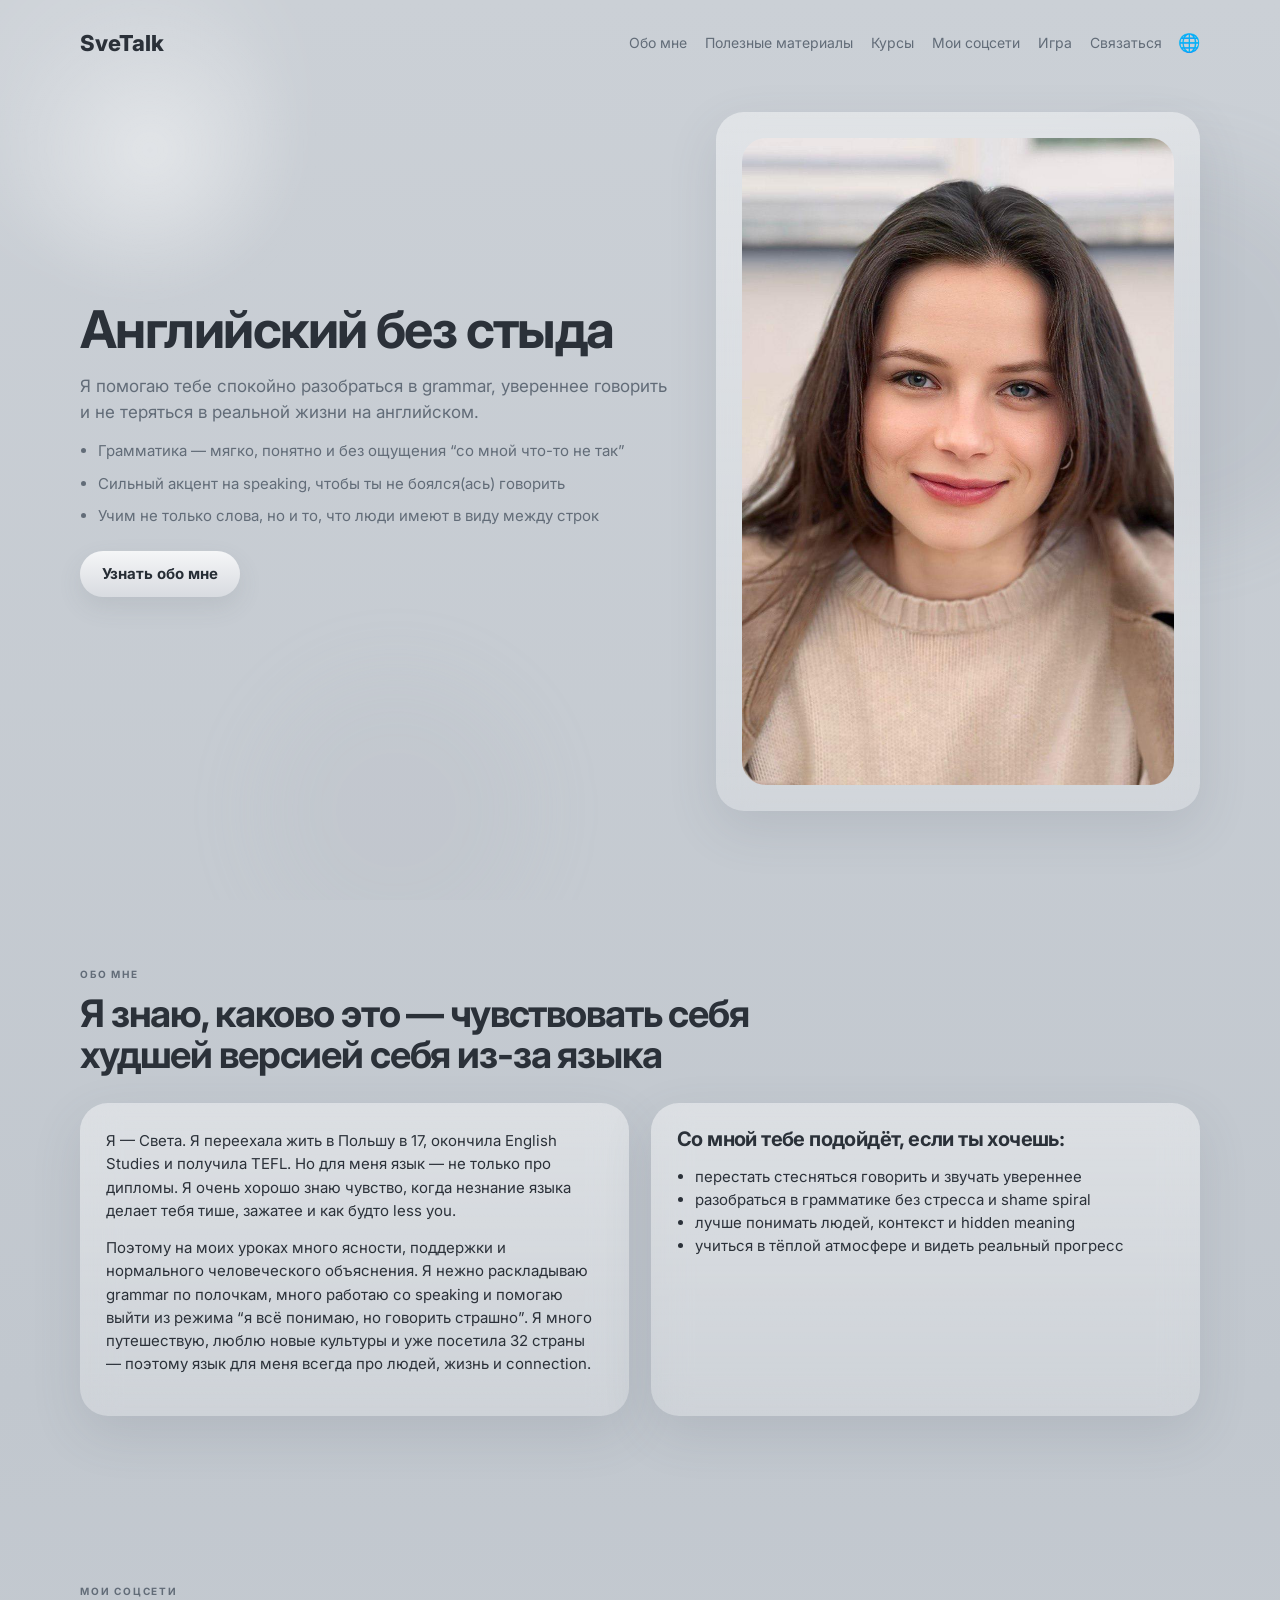
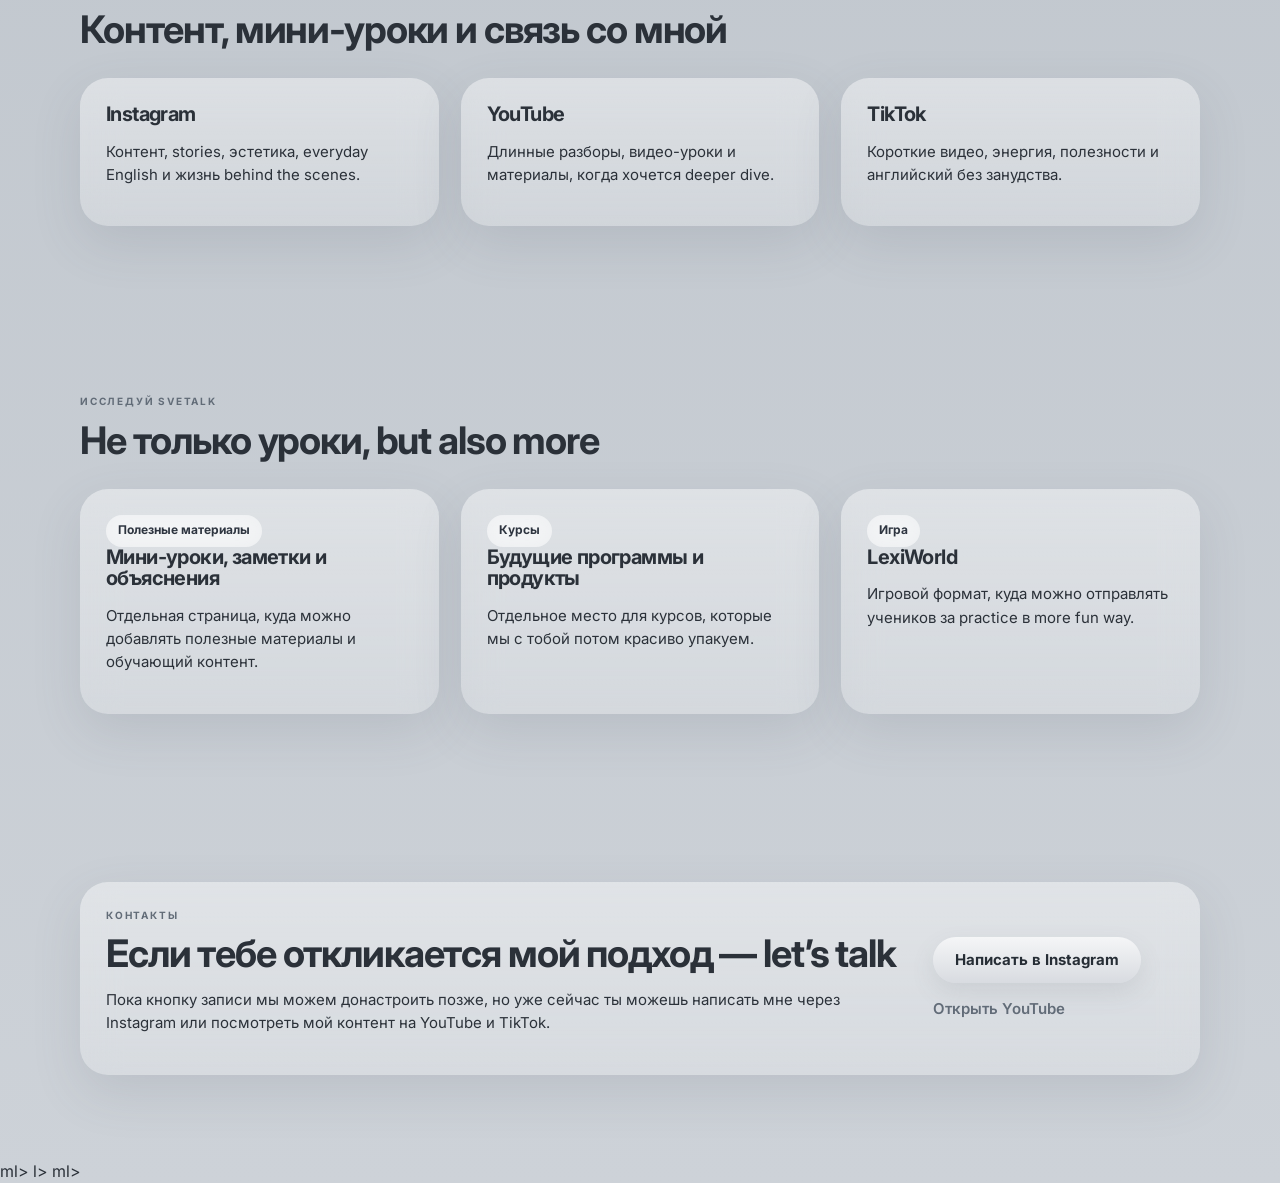
==== index.html @ f73d2fb9 "Make hero left-aligned and CTA button" ====
<!DOCTYPE html>
<html lang="ru">
<head>
  <meta charset="UTF-8" />
  <meta name="viewport" content="width=device-width, initial-scale=1.0" />
  <title>SveTalk — English with Sveta</title>
  <meta name="description" content="SveTalk — English with Sveta: gentle grammar, confident speaking, useful materials, courses and playful learning." />
  <link rel="preconnect" href="https://fonts.googleapis.com">
  <link rel="preconnect" href="https://fonts.gstatic.com" crossorigin>
  <link href="https://fonts.googleapis.com/css2?family=Inter:wght@400;500;600;700;800&display=swap" rel="stylesheet">
  <link rel="stylesheet" href="styles.css" />
</head>
<body>
  <div class="bg-orbs" aria-hidden="true">
    <span class="orb orb-1"></span>
    <span class="orb orb-2"></span>
    <span class="orb orb-3"></span>
    <div id="mouse-glow"></div>
    <div id="floating-glyphs"></div>
  </div>

  <header class="hero shell">
    <nav class="nav container">
      <a href="index.html" class="brand">SveTalk</a>

      <div class="nav-side">
        <div class="nav-links">
          <a href="#about" data-i18n="nav_about">Обо мне</a>
          <a href="materials.html" data-i18n="nav_materials">Полезные материалы</a>
          <a href="courses.html" data-i18n="nav_courses">Курсы</a>
          <a href="#socials" data-i18n="nav_socials">Мои соцсети</a>
          <a href="https://lexiworld.org/" target="_blank" rel="noreferrer" data-i18n="nav_game">Игра</a>
          <a href="#contact" data-i18n="nav_contact">Связаться</a>
        </div>

        <div class="lang-menu">
          <button class="icon-button globe-button" id="langToggle" aria-label="Language" aria-expanded="false">🌐</button>
          <div class="lang-dropdown" id="langDropdown">
            <button class="lang-item active" data-lang="ru">Русский</button>
            <button class="lang-item" data-lang="en">English</button>
            <button class="lang-item" data-lang="pl">Polski</button>
          </div>
        </div>
      </div>
    </nav>

    <div class="container hero-grid">
      <div class="hero-copy">
        <h1 data-i18n="hero_title">Английский без стыда</h1>
        <p class="lead" data-i18n="hero_lead">Я помогаю тебе спокойно разобраться в grammar, увереннее говорить и не теряться в реальной жизни на английском.</p>

        <ul class="hero-points">
          <li data-i18n="hero_point_1">Грамматика — мягко, понятно и без ощущения “со мной что-то не так”</li>
          <li data-i18n="hero_point_2">Сильный акцент на speaking, чтобы ты не боялся(ась) говорить</li>
          <li data-i18n="hero_point_3">Учим не только слова, но и то, что люди имеют в виду между строк</li>
        </ul>

        <div class="hero-actions">
          <a class="btn" href="#about" data-i18n="hero_cta_secondary">Узнай обо мне больше</a>
        </div>
      </div>

      <div class="hero-visual card-light">
        <div class="photo-frame">
          <img src="assets/sveta-hero.jpg" alt="Sveta" class="hero-photo" />
        </div>
      </div>
    </div>
  </header>

  <main>
    <section class="section container" id="about">
      <div class="section-heading">
        <p class="eyebrow" data-i18n="about_eyebrow">Обо мне</p>
        <h2 data-i18n="about_title">Я знаю, каково это — чувствовать себя худшей версией себя из-за языка</h2>
      </div>

      <div class="two-col">
        <div class="card-light">
          <p data-i18n="about_text_1">Я — Света. Я переехала жить в Польшу в 17, окончила English Studies и получила TEFL. Но для меня язык — не только про дипломы. Я очень хорошо знаю чувство, когда незнание языка делает тебя тише, зажатее и как будто less you.</p>
          <p data-i18n="about_text_2">Поэтому на моих уроках много ясности, поддержки и нормального человеческого объяснения. Я нежно раскладываю grammar по полочкам, много работаю со speaking и помогаю выйти из режима “я всё понимаю, но говорить страшно”. Я много путешествую, люблю новые культуры и уже посетила 32 страны — поэтому язык для меня всегда про людей, жизнь и connection.</p>
        </div>

        <div class="card-light checklist">
          <h3 data-i18n="about_list_title">Со мной тебе подойдёт, если ты хочешь:</h3>
          <ul>
            <li data-i18n="about_list_1">перестать стесняться говорить и звучать увереннее</li>
            <li data-i18n="about_list_2">разобраться в грамматике без стресса и shame spiral</li>
            <li data-i18n="about_list_3">лучше понимать людей, контекст и hidden meaning</li>
            <li data-i18n="about_list_4">учиться в тёплой атмосфере и видеть реальный прогресс</li>
          </ul>
        </div>
      </div>
    </section>

    <section class="section section-soft" id="socials">
      <div class="container">
        <div class="section-heading">
          <p class="eyebrow" data-i18n="socials_eyebrow">Мои соцсети</p>
          <h2 data-i18n="socials_title">Контент, мини-уроки и связь со мной</h2>
        </div>

        <div class="cards-3">
          <a class="card-light social-card" href="https://www.instagram.com/svetalk.official/?hl=en" target="_blank" rel="noreferrer">
            <h3>Instagram</h3>
            <p data-i18n="social_1">Контент, stories, эстетика, everyday English и жизнь behind the scenes.</p>
          </a>
          <a class="card-light social-card" href="https://www.youtube.com/@svetalk" target="_blank" rel="noreferrer">
            <h3>YouTube</h3>
            <p data-i18n="social_2">Длинные разборы, видео-уроки и материалы, когда хочется deeper dive.</p>
          </a>
          <a class="card-light social-card" href="https://www.tiktok.com/@svetalk.official?_r=1&_t=ZN-94iVLlowr4Q" target="_blank" rel="noreferrer">
            <h3>TikTok</h3>
            <p data-i18n="social_3">Короткие видео, энергия, полезности и английский без занудства.</p>
          </a>
        </div>
      </div>
    </section>

    <section class="section container" id="explore">
      <div class="section-heading">
        <p class="eyebrow" data-i18n="explore_eyebrow">Исследуй SveTalk</p>
        <h2 data-i18n="explore_title">Не только уроки, but also more</h2>
      </div>

      <div class="cards-3">
        <a class="card-light feature-card" href="materials.html">
          <span class="mini-label" data-i18n="feature_1_label">Полезные материалы</span>
          <h3 data-i18n="feature_1_title">Мини-уроки, заметки и объяснения</h3>
          <p data-i18n="feature_1_text">Отдельная страница, куда можно добавлять полезные материалы и обучающий контент.</p>
        </a>

        <a class="card-light feature-card" href="courses.html">
          <span class="mini-label" data-i18n="feature_2_label">Курсы</span>
          <h3 data-i18n="feature_2_title">Будущие программы и продукты</h3>
          <p data-i18n="feature_2_text">Отдельное место для курсов, которые мы с тобой потом красиво упакуем.</p>
        </a>

        <a class="card-light feature-card" href="https://lexiworld.org/" target="_blank" rel="noreferrer">
          <span class="mini-label" data-i18n="feature_3_label">Игра</span>
          <h3 data-i18n="feature_3_title">LexiWorld</h3>
          <p data-i18n="feature_3_text">Игровой формат, куда можно отправлять учеников за practice в more fun way.</p>
        </a>
      </div>
    </section>

    <section class="section section-soft" id="contact">
      <div class="container">
        <div class="cta card-light">
          <div>
            <p class="eyebrow" data-i18n="contact_eyebrow">Контакты</p>
            <h2 data-i18n="contact_title">Если тебе откликается мой подход — let’s talk</h2>
            <p data-i18n="contact_text">Пока кнопку записи мы можем донастроить позже, но уже сейчас ты можешь написать мне через Instagram или посмотреть мой контент на YouTube и TikTok.</p>
          </div>
          <div class="cta-actions">
            <a class="btn" href="https://www.instagram.com/svetalk.official/?hl=en" target="_blank" rel="noreferrer" data-i18n="contact_btn_1">Написать в Instagram</a>
            <a class="ghost-link" href="https://www.youtube.com/@svetalk" target="_blank" rel="noreferrer" data-i18n="contact_btn_2">Открыть YouTube</a>
          </div>
        </div>
      </div>
    </section>
  </main>

  <script>
    const translations = {
      ru: {
        nav_about: 'Обо мне', nav_materials: 'Полезные материалы', nav_courses: 'Курсы', nav_socials: 'Мои соцсети', nav_game: 'Игра', nav_contact: 'Связаться',
        hero_title: 'Английский без стыда',
        hero_lead: 'Я помогаю тебе спокойно разобраться в grammar, увереннее говорить и не теряться в реальной жизни на английском.',
        hero_point_1: 'Грамматика — мягко, понятно и без ощущения “со мной что-то не так”',
        hero_point_2: 'Сильный акцент на speaking, чтобы ты не боялся(ась) говорить',
        hero_point_3: 'Учим не только слова, но и то, что люди имеют в виду между строк',
        hero_cta_secondary: 'Узнать обо мне',
        about_eyebrow: 'Обо мне', about_title: 'Я знаю, каково это — чувствовать себя худшей версией себя из-за языка',
        about_text_1: 'Я — Света. Я переехала жить в Польшу в 17, окончила English Studies и получила TEFL. Но для меня язык — не только про дипломы. Я очень хорошо знаю чувство, когда незнание языка делает тебя тише, зажатее и как будто less you.',
        about_text_2: 'Поэтому на моих уроках много ясности, поддержки и нормального человеческого объяснения. Я нежно раскладываю grammar по полочкам, много работаю со speaking и помогаю выйти из режима “я всё понимаю, но говорить страшно”. Я много путешествую, люблю новые культуры и уже посетила 32 страны — поэтому язык для меня всегда про людей, жизнь и connection.',
        about_list_title: 'Со мной тебе подойдёт, если ты хочешь:', about_list_1: 'перестать стесняться говорить и звучать увереннее', about_list_2: 'разобраться в грамматике без стресса и shame spiral', about_list_3: 'лучше понимать людей, контекст и hidden meaning', about_list_4: 'учиться в тёплой атмосфере и видеть реальный прогресс',
        socials_eyebrow: 'Мои соцсети', socials_title: 'Контент, мини-уроки и связь со мной',
        social_1: 'Контент, stories, эстетика, everyday English и жизнь behind the scenes.', social_2: 'Длинные разборы, видео-уроки и материалы, когда хочется deeper dive.', social_3: 'Короткие видео, энергия, полезности и английский без занудства.',
        explore_eyebrow: 'Исследуй SveTalk', explore_title: 'Не только уроки, but also more',
        feature_1_label: 'Полезные материалы', feature_1_title: 'Мини-уроки, заметки и объяснения', feature_1_text: 'Отдельная страница, куда можно добавлять полезные материалы и обучающий контент.',
        feature_2_label: 'Курсы', feature_2_title: 'Будущие программы и продукты', feature_2_text: 'Отдельное место для курсов, которые мы с тобой потом красиво упакуем.',
        feature_3_label: 'Игра', feature_3_title: 'LexiWorld', feature_3_text: 'Игровой формат, куда можно отправлять учеников за practice в more fun way.',
        contact_eyebrow: 'Контакты', contact_title: 'Если тебе откликается мой подход — let’s talk', contact_text: 'Пока кнопку записи мы можем донастроить позже, но уже сейчас ты можешь написать мне через Instagram или посмотреть мой контент на YouTube и TikTok.', contact_btn_1: 'Написать в Instagram', contact_btn_2: 'Открыть YouTube'
      },
      en: {
        nav_about: 'About', nav_materials: 'Useful materials', nav_courses: 'Courses', nav_socials: 'My socials', nav_game: 'Game', nav_contact: 'Contact',
        hero_title: 'English without shame',
        hero_lead: 'I help you understand grammar calmly, speak with more confidence, and stop getting lost in real-life English.',
        hero_point_1: 'Grammar explained gently, clearly, and without the feeling that something is wrong with you',
        hero_point_2: 'A strong focus on speaking so you stop being afraid to talk',
        hero_point_3: 'We learn not only words, but what people actually mean between the lines',
        hero_cta_secondary: 'About me',
        about_eyebrow: 'About me', about_title: 'I know what it feels like to become a worse version of yourself because of language',
        about_text_1: 'I’m Sveta. I moved to Poland at 17, studied English Studies, and earned a TEFL certificate. But for me, language is not just about credentials. I know very well what it feels like when not knowing the language makes you quieter, more tense, and somehow less you.',
        about_text_2: 'That is why my lessons are full of clarity, support, and actual human explanations. I explain grammar gently, focus a lot on speaking, and help you leave the “I understand everything but I’m scared to speak” mode behind. I travel a lot, love discovering new cultures, and have visited 32 countries so far — so to me language is always about people, life, and connection.',
        about_list_title: 'Working with me is a great fit if you want to:', about_list_1: 'stop feeling shy when speaking and sound more confident', about_list_2: 'understand grammar without stress or a shame spiral', about_list_3: 'better understand people, context, and hidden meaning', about_list_4: 'learn in a warm atmosphere and see real progress',
        socials_eyebrow: 'My socials', socials_title: 'Content, mini-lessons, and ways to reach me',
        social_1: 'Content, stories, aesthetics, everyday English, and behind-the-scenes life.', social_2: 'Longer breakdowns, video lessons, and materials when you want a deeper dive.', social_3: 'Short videos, energy, useful tips, and English without boring vibes.',
        explore_eyebrow: 'Explore SveTalk', explore_title: 'Not just lessons, but also more',
        feature_1_label: 'Useful materials', feature_1_title: 'Mini-lessons, notes, and explanations', feature_1_text: 'A separate page where useful materials and teaching content can live.',
        feature_2_label: 'Courses', feature_2_title: 'Future programs and products', feature_2_text: 'A separate place for courses we will build and package later.',
        feature_3_label: 'Game', feature_3_title: 'LexiWorld', feature_3_text: 'A playful format you can send students to for practice in a more fun way.',
        contact_eyebrow: 'Contact', contact_title: 'If my approach feels right to you — let’s talk', contact_text: 'We can polish the booking button later, but for now you can message me through Instagram or explore my content on YouTube and TikTok.', contact_btn_1: 'Message on Instagram', contact_btn_2: 'Open YouTube'
      },
      pl: {
        nav_about: 'O mnie', nav_materials: 'Przydatne materiały', nav_courses: 'Kursy', nav_socials: 'Moje social media', nav_game: 'Gra', nav_contact: 'Kontakt',
        hero_title: 'Angielski bez wstydu',
        hero_lead: 'Pomagam ci spokojnie zrozumieć grammar, mówić pewniej i nie gubić się w prawdziwym angielskim.',
        hero_point_1: 'Gramatyka tłumaczona łagodnie, jasno i bez poczucia, że coś jest z tobą nie tak',
        hero_point_2: 'Duży nacisk na speaking, żebyś przestał/przestała bać się mówić',
        hero_point_3: 'Uczymy się nie tylko słów, ale też tego, co ludzie naprawdę mają na myśli między wierszami',
        hero_cta_secondary: 'Poznaj mnie lepiej',
        about_eyebrow: 'O mnie', about_title: 'Wiem, jak to jest czuć się gorszą wersją siebie przez język',
        about_text_1: 'Jestem Sveta. Przeprowadziłam się do Polski w wieku 17 lat, studiowałam English Studies i zdobyłam certyfikat TEFL. Ale dla mnie język to nie tylko dyplomy. Dobrze znam uczucie, kiedy brak języka sprawia, że stajesz się cichsza/cichszy, spięta/spięty i jakby mniej sobą.',
        about_text_2: 'Dlatego na moich lekcjach jest dużo jasności, wsparcia i normalnych ludzkich wyjaśnień. Delikatnie tłumaczę grammar, mocno stawiam na speaking i pomagam wyjść z trybu „wszystko rozumiem, ale boję się mówić”. Dużo podróżuję, kochам poznawać nowe kultury i odwiedziłam już 32 kraje — dlatego dla mnie język zawsze jest o ludziach, życiu i connection.',
        about_list_title: 'To dobre miejsce dla ciebie, jeśli chcesz:', about_list_1: 'przestać wstydzić się mówić i brzmieć pewniej', about_list_2: 'zrozumieć gramatykę bez stresu i shame spiral', about_list_3: 'lepiej rozumieć ludzi, kontekst i hidden meaning', about_list_4: 'uczyć się w ciepłej atmosferze i widzieć realny postęp',
        socials_eyebrow: 'Moje social media', socials_title: 'Content, mini-lekcje i kontakt ze mną',
        social_1: 'Content, stories, estetyka, everyday English i życie behind the scenes.', social_2: 'Dłuższe analizy, video-lesson i materiały, kiedy chcesz deeper dive.', social_3: 'Krótkie filmy, energia, useful tips i angielski bez nudy.',
        explore_eyebrow: 'Poznaj SveTalk', explore_title: 'Nie tylko lekcje, but also more',
        feature_1_label: 'Przydatne materiały', feature_1_title: 'Mini-lekcje, notatki i wyjaśnienia', feature_1_text: 'Osobna strona, gdzie mogą pojawiać się przydatne materiały i teaching content.',
        feature_2_label: 'Kursy', feature_2_title: 'Przyszłe programy i produkty', feature_2_text: 'Osobne miejsce na kursy, które później razem dopracujemy.',
        feature_3_label: 'Gra', feature_3_title: 'LexiWorld', feature_3_text: 'Bardziej playful format, do którego można wysyłać uczniów po practice.',
        contact_eyebrow: 'Kontakt', contact_title: 'Jeśli mój sposób uczenia ci odpowiada — let’s talk', contact_text: 'Przycisk zapisu możemy dopracować później, ale już teraz możesz napisać do mnie przez Instagram albo zobaczyć mój content na YouTube i TikToku.', contact_btn_1: 'Napisz na Instagramie', contact_btn_2: 'Otwórz YouTube'
      }
    };

    const translatable = document.querySelectorAll('[data-i18n]');
    const langToggle = document.getElementById('langToggle');
    const langDropdown = document.getElementById('langDropdown');
    const langButtons = document.querySelectorAll('.lang-item');

    function setLanguage(lang) {
      const dict = translations[lang] || translations.ru;
      translatable.forEach((el) => {
        const key = el.dataset.i18n;
        if (dict[key]) el.textContent = dict[key];
      });
      langButtons.forEach((btn) => btn.classList.toggle('active', btn.dataset.lang === lang));
      document.documentElement.lang = lang;
      localStorage.setItem('svetaSiteLang', lang);
    }

    langToggle.addEventListener('click', () => {
      const isOpen = langDropdown.classList.toggle('open');
      langToggle.setAttribute('aria-expanded', isOpen ? 'true' : 'false');
    });

    document.addEventListener('click', (event) => {
      if (!event.target.closest('.lang-menu')) {
        langDropdown.classList.remove('open');
        langToggle.setAttribute('aria-expanded', 'false');
      }
    });

    langButtons.forEach((btn) => {
      btn.addEventListener('click', () => {
        setLanguage(btn.dataset.lang);
        langDropdown.classList.remove('open');
        langToggle.setAttribute('aria-expanded', 'false');
      });
    });

    const savedLang = localStorage.getItem('svetaSiteLang') || 'ru';
    setLanguage(savedLang);

    const glow = document.getElementById('mouse-glow');
    const glyphs = document.getElementById('floating-glyphs');
    const symbols = ['A', 'B', 'C', '?', '&', '+', '→', '英', 'Ł'];

    document.addEventListener('pointermove', (e) => {
      glow.style.transform = `translate(${e.clientX - 150}px, ${e.clientY - 150}px)`;
      if (Math.random() > 0.75) {
        const s = document.createElement('span');
        s.className = 'glyph';
        s.textContent = symbols[Math.floor(Math.random() * symbols.length)];
        s.style.left = `${e.clientX}px`;
        s.style.top = `${e.clientY}px`;
        glyphs.appendChild(s);
        setTimeout(() => s.remove(), 1800);
      }
    });
  </script>
</body>
</html>
ml>
l>
ml>
---- styles.css ----
:root {
  --bg: #d2d5da;
  --text: #2b3139;
  --muted: #626c78;
  --shadow: 0 18px 50px rgba(84, 91, 103, 0.14);
}

* { box-sizing: border-box; }
html { scroll-behavior: smooth; }
body {
  margin: 0;
  font-family: 'Inter', system-ui, sans-serif;
  color: var(--text);
  background: linear-gradient(180deg, #cbd0d6 0%, #c1c7ce 50%, #cdd2d8 100%);
  line-height: 1.55;
  overflow-x: hidden;
}

a { color: inherit; text-decoration: none; }
.shell, .section { position: relative; z-index: 2; }
.container { width: min(1120px, calc(100% - 32px)); margin: 0 auto; }
.section, .section-soft { padding: 84px 0; }
.section-heading { max-width: 700px; margin-bottom: 28px; }
.eyebrow {
  margin-bottom: 10px;
  font-size: 10px;
  text-transform: uppercase;
  letter-spacing: 0.18em;
  color: var(--muted);
  font-weight: 700;
}

h1, h2, h3 { margin: 0 0 14px; line-height: 1.08; letter-spacing: -0.03em; }
h1 { font-size: clamp(34px, 5vw, 52px); }
h2 { font-size: clamp(26px, 4vw, 38px); }
h3 { font-size: 20px; }
p, li, a, button { font-size: 15px; }
p { margin: 0 0 14px; }
.lead { max-width: 600px; font-size: 17px; color: var(--muted); }

.bg-orbs {
  position: fixed;
  inset: 0;
  overflow: hidden;
  pointer-events: none;
  z-index: 0;
}
.orb {
  position: absolute;
  border-radius: 50%;
  filter: blur(36px);
  opacity: 0.5;
}
.orb-1 { width: 320px; height: 320px; background: rgba(255,255,255,0.24); top: -60px; left: -40px; }
.orb-2 { width: 380px; height: 380px; background: rgba(130, 139, 151, 0.25); top: 18%; right: -80px; }
.orb-3 { width: 280px; height: 280px; background: rgba(171, 177, 186, 0.22); bottom: -50px; left: 20%; }
#mouse-glow {
  position: absolute;
  width: 300px;
  height: 300px;
  border-radius: 50%;
  background: radial-gradient(circle, rgba(255,255,255,0.4), rgba(255,255,255,0.12) 45%, transparent 72%);
  filter: blur(14px);
  transition: transform 0.08s linear;
}
#floating-glyphs { position: absolute; inset: 0; }
.glyph {
  position: absolute;
  color: rgba(57, 65, 78, 0.3);
  font-size: 13px;
  animation: floatGlyph 1.8s ease-out forwards;
}
@keyframes floatGlyph {
  0% { opacity: 0; transform: translate(-50%, -50%) scale(0.8); }
  15% { opacity: 1; }
  100% { opacity: 0; transform: translate(-50%, -92px) scale(1.12); }
}

.hero { padding: 26px 0 72px; }
.nav {
  display: flex;
  align-items: center;
  justify-content: space-between;
  gap: 18px;
  margin-bottom: 52px;
  position: relative;
  z-index: 30;
}
.brand { font-size: 22px; font-weight: 800; }
.nav-side {
  display: flex;
  align-items: center;
  gap: 16px;
  flex-wrap: wrap;
}
.nav-links {
  display: flex;
  align-items: center;
  gap: 18px;
  flex-wrap: wrap;
}
.nav-links a {
  color: var(--muted);
  font-size: 14px;
}
.nav-links a:hover, .ghost-link:hover { color: var(--text); }
.lang-menu { position: relative; }
.icon-button {
  border: 0;
  background: transparent;
  color: var(--muted);
  cursor: pointer;
  font-size: 18px;
  padding: 0;
}
.lang-dropdown {
  position: absolute;
  top: calc(100% + 10px);
  right: 0;
  min-width: 150px;
  background: rgba(248,249,250,0.96);
  backdrop-filter: blur(16px);
  border-radius: 16px;
  box-shadow: var(--shadow);
  padding: 8px;
  display: none;
  z-index: 80;
}
.lang-dropdown.open { display: grid; gap: 4px; }
.lang-item {
  border: 0;
  background: transparent;
  text-align: left;
  padding: 10px 12px;
  border-radius: 12px;
  color: var(--text);
  cursor: pointer;
}
.lang-item.active, .lang-item:hover { background: rgba(67, 74, 84, 0.08); }

.hero-grid {
  display: grid;
  grid-template-columns: 1fr 0.8fr;
  gap: 30px;
  align-items: center;
}
.hero-copy {
  text-align: left;
  max-width: 640px;
  margin: 0;
}
.hero-copy .lead,
.hero-copy .hero-actions { margin-left: 0; margin-right: 0; }
.hero-actions, .cta-actions {
  display: flex;
  flex-wrap: wrap;
  gap: 14px;
  margin: 24px 0;
  justify-content: flex-start;
}
.hero-points {
  margin: 0;
  padding-left: 18px;
  color: var(--muted);
  text-align: left;
  display: block;
}
.hero-points li { margin-bottom: 9px; }
.btn {
  display: inline-flex;
  align-items: center;
  justify-content: center;
  min-height: 46px;
  padding: 0 22px;
  border-radius: 999px;
  background: linear-gradient(180deg, #f5f6f7 0%, #d8dbe0 100%);
  box-shadow: 0 10px 24px rgba(88, 95, 104, 0.12);
  color: #262d35;
  font-weight: 700;
}
.ghost-link {
  color: var(--muted);
  font-weight: 600;
}

.card-light {
  background: linear-gradient(180deg, rgba(255,255,255,0.42), rgba(255,255,255,0.22));
  backdrop-filter: blur(18px);
  border-radius: 28px;
  box-shadow: var(--shadow);
  padding: 26px;
}
.two-col, .cards-3 {
  display: grid;
  gap: 22px;
}
.two-col { grid-template-columns: 1fr 1fr; }
.cards-3 { grid-template-columns: repeat(3, 1fr); }
.checklist ul { margin: 0; padding-left: 18px; }

.photo-frame {
  position: relative;
  min-height: 320px;
  overflow: hidden;
  border-radius: 24px;
  background: linear-gradient(180deg, rgba(255,255,255,0.34), rgba(198,202,208,0.3));
}
.hero-photo {
  width: 100%;
  height: 100%;
  min-height: 320px;
  object-fit: cover;
  object-position: center;
  display: block;
}
.mini-label {
  display: inline-flex;
  align-items: center;
  min-height: 32px;
  padding: 0 12px;
  border-radius: 999px;
  background: rgba(255,255,255,0.46);
  color: #2e3540;
  font-size: 12px;
  font-weight: 700;
  backdrop-filter: blur(10px);
}
.social-card, .feature-card { transition: transform 0.2s ease, background 0.2s ease; }
.social-card:hover, .feature-card:hover {
  transform: translateY(-4px);
  background: linear-gradient(180deg, rgba(255,255,255,0.55), rgba(255,255,255,0.3));
}
.cta {
  display: flex;
  align-items: center;
  justify-content: space-between;
  gap: 24px;
}

@media (max-width: 920px) {
  .hero-grid, .two-col, .cards-3, .cta { grid-template-columns: 1fr; display: grid; }
  .nav { align-items: flex-start; flex-direction: column; }
  .nav-side { align-items: flex-start; }
  .hero-points { display: block; }
}

@media (max-width: 640px) {
  .section, .section-soft { padding: 68px 0; }
  .container { width: min(100% - 24px, 1120px); }
  .card-light { padding: 20px; border-radius: 22px; }
  .nav-links { gap: 12px; }
  .photo-frame, .hero-photo { min-height: 240px; }
}
 20px; border-radius: 22px; }
  .nav-links { gap: 12px; }
  .photo-frame, .hero-photo { min-height: 280px; }
}
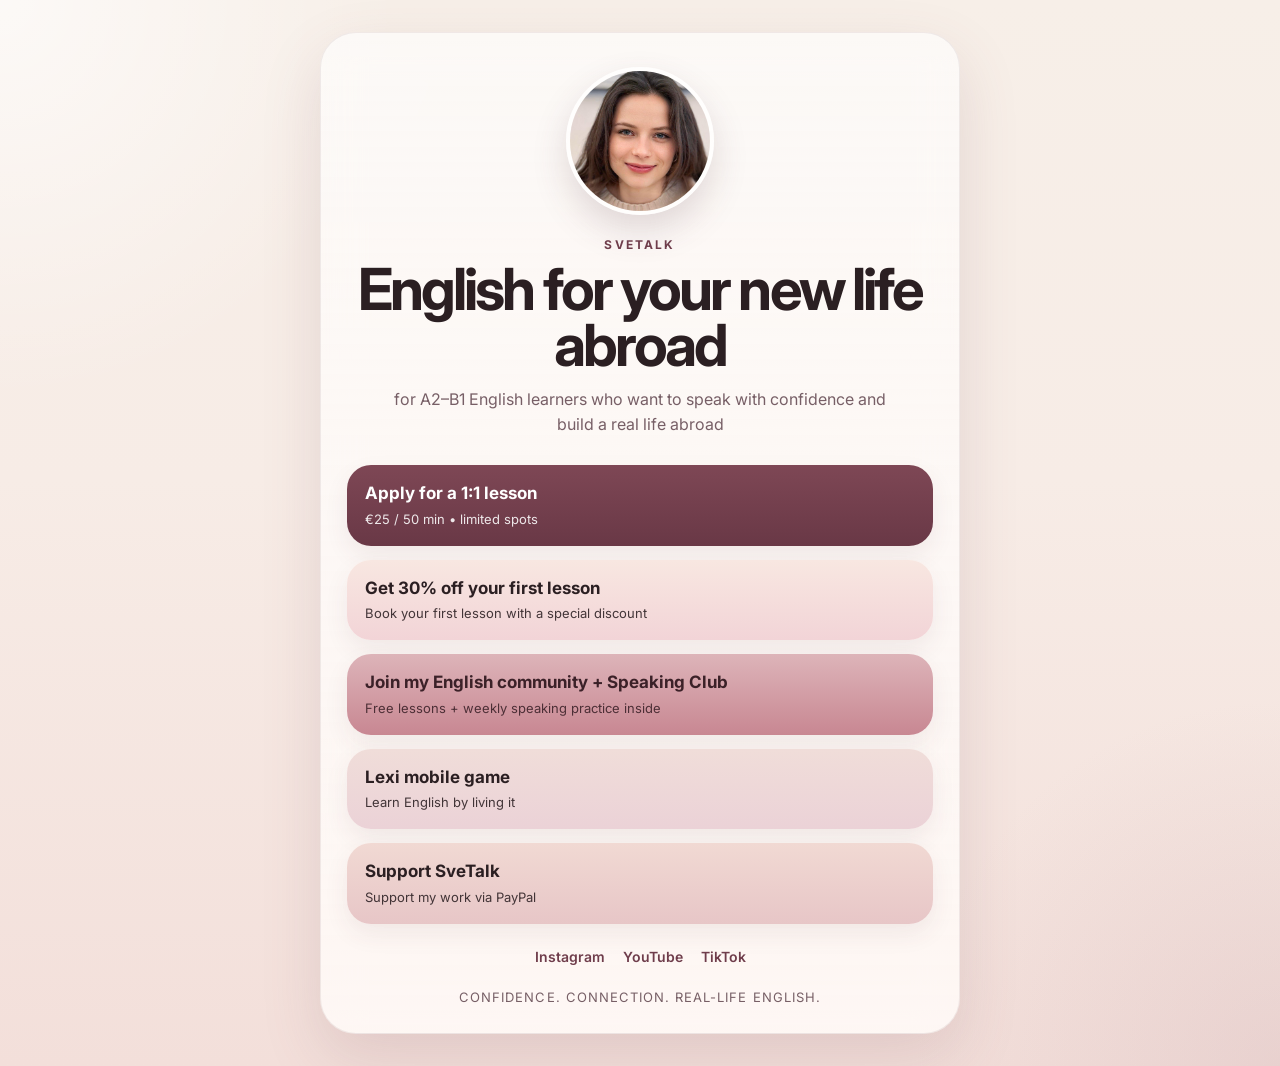
==== commit c616b849: "Tune community and Lexi button colors" ====
--- a/index.html
+++ b/index.html
@@ -1,288 +1,61 @@
 <!DOCTYPE html>
-<html lang="ru">
+<html lang="en">
 <head>
   <meta charset="UTF-8" />
   <meta name="viewport" content="width=device-width, initial-scale=1.0" />
-  <title>SveTalk — English with Sveta</title>
-  <meta name="description" content="SveTalk — English with Sveta: gentle grammar, confident speaking, useful materials, courses and playful learning." />
+  <title>SveTalk — English for your new life abroad</title>
+  <meta name="description" content="SveTalk — English for your new life abroad. A stylish link-in-bio page for lessons, community, Lexi, and socials." />
   <link rel="preconnect" href="https://fonts.googleapis.com">
   <link rel="preconnect" href="https://fonts.gstatic.com" crossorigin>
   <link href="https://fonts.googleapis.com/css2?family=Inter:wght@400;500;600;700;800&display=swap" rel="stylesheet">
-  <link rel="stylesheet" href="styles.css" />
+  <link rel="stylesheet" href="styles.css?v=6" />
 </head>
-<body>
-  <div class="bg-orbs" aria-hidden="true">
-    <span class="orb orb-1"></span>
-    <span class="orb orb-2"></span>
-    <span class="orb orb-3"></span>
-    <div id="mouse-glow"></div>
-    <div id="floating-glyphs"></div>
-  </div>
+<body class="linktree-page">
+  <main class="linktree-shell">
+    <section class="linktree-card">
+      <img src="assets/sveta-hero.jpg" alt="Sveta" class="avatar" />
 
-  <header class="hero shell">
-    <nav class="nav container">
-      <a href="index.html" class="brand">SveTalk</a>
-
-      <div class="nav-side">
-        <div class="nav-links">
-          <a href="#about" data-i18n="nav_about">Обо мне</a>
-          <a href="materials.html" data-i18n="nav_materials">Полезные материалы</a>
-          <a href="courses.html" data-i18n="nav_courses">Курсы</a>
-          <a href="#socials" data-i18n="nav_socials">Мои соцсети</a>
-          <a href="https://lexiworld.org/" target="_blank" rel="noreferrer" data-i18n="nav_game">Игра</a>
-          <a href="#contact" data-i18n="nav_contact">Связаться</a>
-        </div>
-
-        <div class="lang-menu">
-          <button class="icon-button globe-button" id="langToggle" aria-label="Language" aria-expanded="false">🌐</button>
-          <div class="lang-dropdown" id="langDropdown">
-            <button class="lang-item active" data-lang="ru">Русский</button>
-            <button class="lang-item" data-lang="en">English</button>
-            <button class="lang-item" data-lang="pl">Polski</button>
-          </div>
-        </div>
-      </div>
-    </nav>
-
-    <div class="container hero-grid">
-      <div class="hero-copy">
-        <h1 data-i18n="hero_title">Английский без стыда</h1>
-        <p class="lead" data-i18n="hero_lead">Я помогаю тебе спокойно разобраться в grammar, увереннее говорить и не теряться в реальной жизни на английском.</p>
-
-        <ul class="hero-points">
-          <li data-i18n="hero_point_1">Грамматика — мягко, понятно и без ощущения “со мной что-то не так”</li>
-          <li data-i18n="hero_point_2">Сильный акцент на speaking, чтобы ты не боялся(ась) говорить</li>
-          <li data-i18n="hero_point_3">Учим не только слова, но и то, что люди имеют в виду между строк</li>
-        </ul>
-
-        <div class="hero-actions">
-          <a class="btn" href="#about" data-i18n="hero_cta_secondary">Узнай обо мне больше</a>
-        </div>
+      <div class="hero-stack">
+        <p class="eyebrow-linktree">SveTalk</p>
+        <h1>English for your new life abroad</h1>
+        <p class="subtitle">for A2–B1 English learners who want to speak with confidence and build a real life abroad</p>
       </div>
 
-      <div class="hero-visual card-light">
-        <div class="photo-frame">
-          <img src="assets/sveta-hero.jpg" alt="Sveta" class="hero-photo" />
-        </div>
-      </div>
-    </div>
-  </header>
+      <div class="button-stack">
+        <a class="link-button primary" href="https://www.instagram.com/svetalk.official/?hl=en" target="_blank" rel="noreferrer">
+          <span class="button-title">Apply for a 1:1 lesson</span>
+          <span class="button-subtitle">€25 / 50 min • limited spots</span>
+        </a>
 
-  <main>
-    <section class="section container" id="about">
-      <div class="section-heading">
-        <p class="eyebrow" data-i18n="about_eyebrow">Обо мне</p>
-        <h2 data-i18n="about_title">Я знаю, каково это — чувствовать себя худшей версией себя из-за языка</h2>
+        <a class="link-button secondary" href="https://preply.com/en/?pref=MTc3MzAzMDI=&id=1777625658.57138&ep=w2" target="_blank" rel="noreferrer">
+          <span class="button-title">Get 30% off your first lesson</span>
+          <span class="button-subtitle">Book your first lesson with a special discount</span>
+        </a>
+
+        <a class="link-button community" href="https://www.skool.com/real-life-english-club-5253/about" target="_blank" rel="noreferrer">
+          <span class="button-title">Join my English community + Speaking Club</span>
+          <span class="button-subtitle">Free lessons + weekly speaking practice inside</span>
+        </a>
+
+        <a class="link-button lexi" href="https://lexiworld.org/" target="_blank" rel="noreferrer">
+          <span class="button-title">Lexi mobile game</span>
+          <span class="button-subtitle">Learn English by living it</span>
+        </a>
+
+        <a class="link-button support" href="https://paypal.me/svetalk" target="_blank" rel="noreferrer">
+          <span class="button-title">Support SveTalk</span>
+          <span class="button-subtitle">Support my work via PayPal</span>
+        </a>
       </div>
 
-      <div class="two-col">
-        <div class="card-light">
-          <p data-i18n="about_text_1">Я — Света. Я переехала жить в Польшу в 17, окончила English Studies и получила TEFL. Но для меня язык — не только про дипломы. Я очень хорошо знаю чувство, когда незнание языка делает тебя тише, зажатее и как будто less you.</p>
-          <p data-i18n="about_text_2">Поэтому на моих уроках много ясности, поддержки и нормального человеческого объяснения. Я нежно раскладываю grammar по полочкам, много работаю со speaking и помогаю выйти из режима “я всё понимаю, но говорить страшно”. Я много путешествую, люблю новые культуры и уже посетила 32 страны — поэтому язык для меня всегда про людей, жизнь и connection.</p>
-        </div>
-
-        <div class="card-light checklist">
-          <h3 data-i18n="about_list_title">Со мной тебе подойдёт, если ты хочешь:</h3>
-          <ul>
-            <li data-i18n="about_list_1">перестать стесняться говорить и звучать увереннее</li>
-            <li data-i18n="about_list_2">разобраться в грамматике без стресса и shame spiral</li>
-            <li data-i18n="about_list_3">лучше понимать людей, контекст и hidden meaning</li>
-            <li data-i18n="about_list_4">учиться в тёплой атмосфере и видеть реальный прогресс</li>
-          </ul>
-        </div>
-      </div>
-    </section>
-
-    <section class="section section-soft" id="socials">
-      <div class="container">
-        <div class="section-heading">
-          <p class="eyebrow" data-i18n="socials_eyebrow">Мои соцсети</p>
-          <h2 data-i18n="socials_title">Контент, мини-уроки и связь со мной</h2>
-        </div>
-
-        <div class="cards-3">
-          <a class="card-light social-card" href="https://www.instagram.com/svetalk.official/?hl=en" target="_blank" rel="noreferrer">
-            <h3>Instagram</h3>
-            <p data-i18n="social_1">Контент, stories, эстетика, everyday English и жизнь behind the scenes.</p>
-          </a>
-          <a class="card-light social-card" href="https://www.youtube.com/@svetalk" target="_blank" rel="noreferrer">
-            <h3>YouTube</h3>
-            <p data-i18n="social_2">Длинные разборы, видео-уроки и материалы, когда хочется deeper dive.</p>
-          </a>
-          <a class="card-light social-card" href="https://www.tiktok.com/@svetalk.official?_r=1&_t=ZN-94iVLlowr4Q" target="_blank" rel="noreferrer">
-            <h3>TikTok</h3>
-            <p data-i18n="social_3">Короткие видео, энергия, полезности и английский без занудства.</p>
-          </a>
-        </div>
-      </div>
-    </section>
-
-    <section class="section container" id="explore">
-      <div class="section-heading">
-        <p class="eyebrow" data-i18n="explore_eyebrow">Исследуй SveTalk</p>
-        <h2 data-i18n="explore_title">Не только уроки, but also more</h2>
+      <div class="social-row">
+        <a href="https://www.instagram.com/svetalk.official/?hl=en" target="_blank" rel="noreferrer">Instagram</a>
+        <a href="https://www.youtube.com/@svetalk" target="_blank" rel="noreferrer">YouTube</a>
+        <a href="https://www.tiktok.com/@svetalk.official?_r=1&_t=ZN-94iVLlowr4Q" target="_blank" rel="noreferrer">TikTok</a>
       </div>
 
-      <div class="cards-3">
-        <a class="card-light feature-card" href="materials.html">
-          <span class="mini-label" data-i18n="feature_1_label">Полезные материалы</span>
-          <h3 data-i18n="feature_1_title">Мини-уроки, заметки и объяснения</h3>
-          <p data-i18n="feature_1_text">Отдельная страница, куда можно добавлять полезные материалы и обучающий контент.</p>
-        </a>
-
-        <a class="card-light feature-card" href="courses.html">
-          <span class="mini-label" data-i18n="feature_2_label">Курсы</span>
-          <h3 data-i18n="feature_2_title">Будущие программы и продукты</h3>
-          <p data-i18n="feature_2_text">Отдельное место для курсов, которые мы с тобой потом красиво упакуем.</p>
-        </a>
-
-        <a class="card-light feature-card" href="https://lexiworld.org/" target="_blank" rel="noreferrer">
-          <span class="mini-label" data-i18n="feature_3_label">Игра</span>
-          <h3 data-i18n="feature_3_title">LexiWorld</h3>
-          <p data-i18n="feature_3_text">Игровой формат, куда можно отправлять учеников за practice в more fun way.</p>
-        </a>
-      </div>
-    </section>
-
-    <section class="section section-soft" id="contact">
-      <div class="container">
-        <div class="cta card-light">
-          <div>
-            <p class="eyebrow" data-i18n="contact_eyebrow">Контакты</p>
-            <h2 data-i18n="contact_title">Если тебе откликается мой подход — let’s talk</h2>
-            <p data-i18n="contact_text">Пока кнопку записи мы можем донастроить позже, но уже сейчас ты можешь написать мне через Instagram или посмотреть мой контент на YouTube и TikTok.</p>
-          </div>
-          <div class="cta-actions">
-            <a class="btn" href="https://www.instagram.com/svetalk.official/?hl=en" target="_blank" rel="noreferrer" data-i18n="contact_btn_1">Написать в Instagram</a>
-            <a class="ghost-link" href="https://www.youtube.com/@svetalk" target="_blank" rel="noreferrer" data-i18n="contact_btn_2">Открыть YouTube</a>
-          </div>
-        </div>
-      </div>
+      <p class="footer-line">Confidence. Connection. Real-life English.</p>
     </section>
   </main>
-
-  <script>
-    const translations = {
-      ru: {
-        nav_about: 'Обо мне', nav_materials: 'Полезные материалы', nav_courses: 'Курсы', nav_socials: 'Мои соцсети', nav_game: 'Игра', nav_contact: 'Связаться',
-        hero_title: 'Английский без стыда',
-        hero_lead: 'Я помогаю тебе спокойно разобраться в grammar, увереннее говорить и не теряться в реальной жизни на английском.',
-        hero_point_1: 'Грамматика — мягко, понятно и без ощущения “со мной что-то не так”',
-        hero_point_2: 'Сильный акцент на speaking, чтобы ты не боялся(ась) говорить',
-        hero_point_3: 'Учим не только слова, но и то, что люди имеют в виду между строк',
-        hero_cta_secondary: 'Узнать обо мне',
-        about_eyebrow: 'Обо мне', about_title: 'Я знаю, каково это — чувствовать себя худшей версией себя из-за языка',
-        about_text_1: 'Я — Света. Я переехала жить в Польшу в 17, окончила English Studies и получила TEFL. Но для меня язык — не только про дипломы. Я очень хорошо знаю чувство, когда незнание языка делает тебя тише, зажатее и как будто less you.',
-        about_text_2: 'Поэтому на моих уроках много ясности, поддержки и нормального человеческого объяснения. Я нежно раскладываю grammar по полочкам, много работаю со speaking и помогаю выйти из режима “я всё понимаю, но говорить страшно”. Я много путешествую, люблю новые культуры и уже посетила 32 страны — поэтому язык для меня всегда про людей, жизнь и connection.',
-        about_list_title: 'Со мной тебе подойдёт, если ты хочешь:', about_list_1: 'перестать стесняться говорить и звучать увереннее', about_list_2: 'разобраться в грамматике без стресса и shame spiral', about_list_3: 'лучше понимать людей, контекст и hidden meaning', about_list_4: 'учиться в тёплой атмосфере и видеть реальный прогресс',
-        socials_eyebrow: 'Мои соцсети', socials_title: 'Контент, мини-уроки и связь со мной',
-        social_1: 'Контент, stories, эстетика, everyday English и жизнь behind the scenes.', social_2: 'Длинные разборы, видео-уроки и материалы, когда хочется deeper dive.', social_3: 'Короткие видео, энергия, полезности и английский без занудства.',
-        explore_eyebrow: 'Исследуй SveTalk', explore_title: 'Не только уроки, but also more',
-        feature_1_label: 'Полезные материалы', feature_1_title: 'Мини-уроки, заметки и объяснения', feature_1_text: 'Отдельная страница, куда можно добавлять полезные материалы и обучающий контент.',
-        feature_2_label: 'Курсы', feature_2_title: 'Будущие программы и продукты', feature_2_text: 'Отдельное место для курсов, которые мы с тобой потом красиво упакуем.',
-        feature_3_label: 'Игра', feature_3_title: 'LexiWorld', feature_3_text: 'Игровой формат, куда можно отправлять учеников за practice в more fun way.',
-        contact_eyebrow: 'Контакты', contact_title: 'Если тебе откликается мой подход — let’s talk', contact_text: 'Пока кнопку записи мы можем донастроить позже, но уже сейчас ты можешь написать мне через Instagram или посмотреть мой контент на YouTube и TikTok.', contact_btn_1: 'Написать в Instagram', contact_btn_2: 'Открыть YouTube'
-      },
-      en: {
-        nav_about: 'About', nav_materials: 'Useful materials', nav_courses: 'Courses', nav_socials: 'My socials', nav_game: 'Game', nav_contact: 'Contact',
-        hero_title: 'English without shame',
-        hero_lead: 'I help you understand grammar calmly, speak with more confidence, and stop getting lost in real-life English.',
-        hero_point_1: 'Grammar explained gently, clearly, and without the feeling that something is wrong with you',
-        hero_point_2: 'A strong focus on speaking so you stop being afraid to talk',
-        hero_point_3: 'We learn not only words, but what people actually mean between the lines',
-        hero_cta_secondary: 'About me',
-        about_eyebrow: 'About me', about_title: 'I know what it feels like to become a worse version of yourself because of language',
-        about_text_1: 'I’m Sveta. I moved to Poland at 17, studied English Studies, and earned a TEFL certificate. But for me, language is not just about credentials. I know very well what it feels like when not knowing the language makes you quieter, more tense, and somehow less you.',
-        about_text_2: 'That is why my lessons are full of clarity, support, and actual human explanations. I explain grammar gently, focus a lot on speaking, and help you leave the “I understand everything but I’m scared to speak” mode behind. I travel a lot, love discovering new cultures, and have visited 32 countries so far — so to me language is always about people, life, and connection.',
-        about_list_title: 'Working with me is a great fit if you want to:', about_list_1: 'stop feeling shy when speaking and sound more confident', about_list_2: 'understand grammar without stress or a shame spiral', about_list_3: 'better understand people, context, and hidden meaning', about_list_4: 'learn in a warm atmosphere and see real progress',
-        socials_eyebrow: 'My socials', socials_title: 'Content, mini-lessons, and ways to reach me',
-        social_1: 'Content, stories, aesthetics, everyday English, and behind-the-scenes life.', social_2: 'Longer breakdowns, video lessons, and materials when you want a deeper dive.', social_3: 'Short videos, energy, useful tips, and English without boring vibes.',
-        explore_eyebrow: 'Explore SveTalk', explore_title: 'Not just lessons, but also more',
-        feature_1_label: 'Useful materials', feature_1_title: 'Mini-lessons, notes, and explanations', feature_1_text: 'A separate page where useful materials and teaching content can live.',
-        feature_2_label: 'Courses', feature_2_title: 'Future programs and products', feature_2_text: 'A separate place for courses we will build and package later.',
-        feature_3_label: 'Game', feature_3_title: 'LexiWorld', feature_3_text: 'A playful format you can send students to for practice in a more fun way.',
-        contact_eyebrow: 'Contact', contact_title: 'If my approach feels right to you — let’s talk', contact_text: 'We can polish the booking button later, but for now you can message me through Instagram or explore my content on YouTube and TikTok.', contact_btn_1: 'Message on Instagram', contact_btn_2: 'Open YouTube'
-      },
-      pl: {
-        nav_about: 'O mnie', nav_materials: 'Przydatne materiały', nav_courses: 'Kursy', nav_socials: 'Moje social media', nav_game: 'Gra', nav_contact: 'Kontakt',
-        hero_title: 'Angielski bez wstydu',
-        hero_lead: 'Pomagam ci spokojnie zrozumieć grammar, mówić pewniej i nie gubić się w prawdziwym angielskim.',
-        hero_point_1: 'Gramatyka tłumaczona łagodnie, jasno i bez poczucia, że coś jest z tobą nie tak',
-        hero_point_2: 'Duży nacisk na speaking, żebyś przestał/przestała bać się mówić',
-        hero_point_3: 'Uczymy się nie tylko słów, ale też tego, co ludzie naprawdę mają na myśli między wierszami',
-        hero_cta_secondary: 'Poznaj mnie lepiej',
-        about_eyebrow: 'O mnie', about_title: 'Wiem, jak to jest czuć się gorszą wersją siebie przez język',
-        about_text_1: 'Jestem Sveta. Przeprowadziłam się do Polski w wieku 17 lat, studiowałam English Studies i zdobyłam certyfikat TEFL. Ale dla mnie język to nie tylko dyplomy. Dobrze znam uczucie, kiedy brak języka sprawia, że stajesz się cichsza/cichszy, spięta/spięty i jakby mniej sobą.',
-        about_text_2: 'Dlatego na moich lekcjach jest dużo jasności, wsparcia i normalnych ludzkich wyjaśnień. Delikatnie tłumaczę grammar, mocno stawiam na speaking i pomagam wyjść z trybu „wszystko rozumiem, ale boję się mówić”. Dużo podróżuję, kochам poznawać nowe kultury i odwiedziłam już 32 kraje — dlatego dla mnie język zawsze jest o ludziach, życiu i connection.',
-        about_list_title: 'To dobre miejsce dla ciebie, jeśli chcesz:', about_list_1: 'przestać wstydzić się mówić i brzmieć pewniej', about_list_2: 'zrozumieć gramatykę bez stresu i shame spiral', about_list_3: 'lepiej rozumieć ludzi, kontekst i hidden meaning', about_list_4: 'uczyć się w ciepłej atmosferze i widzieć realny postęp',
-        socials_eyebrow: 'Moje social media', socials_title: 'Content, mini-lekcje i kontakt ze mną',
-        social_1: 'Content, stories, estetyka, everyday English i życie behind the scenes.', social_2: 'Dłuższe analizy, video-lesson i materiały, kiedy chcesz deeper dive.', social_3: 'Krótkie filmy, energia, useful tips i angielski bez nudy.',
-        explore_eyebrow: 'Poznaj SveTalk', explore_title: 'Nie tylko lekcje, but also more',
-        feature_1_label: 'Przydatne materiały', feature_1_title: 'Mini-lekcje, notatki i wyjaśnienia', feature_1_text: 'Osobna strona, gdzie mogą pojawiać się przydatne materiały i teaching content.',
-        feature_2_label: 'Kursy', feature_2_title: 'Przyszłe programy i produkty', feature_2_text: 'Osobne miejsce na kursy, które później razem dopracujemy.',
-        feature_3_label: 'Gra', feature_3_title: 'LexiWorld', feature_3_text: 'Bardziej playful format, do którego można wysyłać uczniów po practice.',
-        contact_eyebrow: 'Kontakt', contact_title: 'Jeśli mój sposób uczenia ci odpowiada — let’s talk', contact_text: 'Przycisk zapisu możemy dopracować później, ale już teraz możesz napisać do mnie przez Instagram albo zobaczyć mój content na YouTube i TikToku.', contact_btn_1: 'Napisz na Instagramie', contact_btn_2: 'Otwórz YouTube'
-      }
-    };
-
-    const translatable = document.querySelectorAll('[data-i18n]');
-    const langToggle = document.getElementById('langToggle');
-    const langDropdown = document.getElementById('langDropdown');
-    const langButtons = document.querySelectorAll('.lang-item');
-
-    function setLanguage(lang) {
-      const dict = translations[lang] || translations.ru;
-      translatable.forEach((el) => {
-        const key = el.dataset.i18n;
-        if (dict[key]) el.textContent = dict[key];
-      });
-      langButtons.forEach((btn) => btn.classList.toggle('active', btn.dataset.lang === lang));
-      document.documentElement.lang = lang;
-      localStorage.setItem('svetaSiteLang', lang);
-    }
-
-    langToggle.addEventListener('click', () => {
-      const isOpen = langDropdown.classList.toggle('open');
-      langToggle.setAttribute('aria-expanded', isOpen ? 'true' : 'false');
-    });
-
-    document.addEventListener('click', (event) => {
-      if (!event.target.closest('.lang-menu')) {
-        langDropdown.classList.remove('open');
-        langToggle.setAttribute('aria-expanded', 'false');
-      }
-    });
-
-    langButtons.forEach((btn) => {
-      btn.addEventListener('click', () => {
-        setLanguage(btn.dataset.lang);
-        langDropdown.classList.remove('open');
-        langToggle.setAttribute('aria-expanded', 'false');
-      });
-    });
-
-    const savedLang = localStorage.getItem('svetaSiteLang') || 'ru';
-    setLanguage(savedLang);
-
-    const glow = document.getElementById('mouse-glow');
-    const glyphs = document.getElementById('floating-glyphs');
-    const symbols = ['A', 'B', 'C', '?', '&', '+', '→', '英', 'Ł'];
-
-    document.addEventListener('pointermove', (e) => {
-      glow.style.transform = `translate(${e.clientX - 150}px, ${e.clientY - 150}px)`;
-      if (Math.random() > 0.75) {
-        const s = document.createElement('span');
-        s.className = 'glyph';
-        s.textContent = symbols[Math.floor(Math.random() * symbols.length)];
-        s.style.left = `${e.clientX}px`;
-        s.style.top = `${e.clientY}px`;
-        glyphs.appendChild(s);
-        setTimeout(() => s.remove(), 1800);
-      }
-    });
-  </script>
 </body>
 </html>
-ml>
-l>
-ml>
--- a/styles.css
+++ b/styles.css
@@ -1,8 +1,11 @@
 :root {
-  --bg: #d2d5da;
-  --text: #2b3139;
-  --muted: #626c78;
-  --shadow: 0 18px 50px rgba(84, 91, 103, 0.14);
+  --bg: #f7efe8;
+  --bg-2: #f3dfda;
+  --text: #2b1f22;
+  --muted: #775f66;
+  --line: rgba(80, 47, 58, 0.08);
+  --shadow: 0 24px 60px rgba(124, 82, 95, 0.16);
+  --wine: #6f3d4b;
 }
 
 * { box-sizing: border-box; }
@@ -11,247 +14,169 @@
   margin: 0;
   font-family: 'Inter', system-ui, sans-serif;
   color: var(--text);
-  background: linear-gradient(180deg, #cbd0d6 0%, #c1c7ce 50%, #cdd2d8 100%);
-  line-height: 1.55;
-  overflow-x: hidden;
+  background:
+    radial-gradient(circle at top left, rgba(255,255,255,0.65), transparent 24%),
+    radial-gradient(circle at bottom right, rgba(205, 173, 178, 0.28), transparent 22%),
+    linear-gradient(180deg, var(--bg) 0%, #f7ece6 45%, var(--bg-2) 100%);
 }
 
 a { color: inherit; text-decoration: none; }
-.shell, .section { position: relative; z-index: 2; }
-.container { width: min(1120px, calc(100% - 32px)); margin: 0 auto; }
-.section, .section-soft { padding: 84px 0; }
-.section-heading { max-width: 700px; margin-bottom: 28px; }
-.eyebrow {
-  margin-bottom: 10px;
-  font-size: 10px;
-  text-transform: uppercase;
-  letter-spacing: 0.18em;
-  color: var(--muted);
-  font-weight: 700;
+
+.linktree-page { min-height: 100vh; }
+.linktree-shell {
+  min-height: 100vh;
+  display: grid;
+  place-items: center;
+  padding: 32px 16px;
 }
 
-h1, h2, h3 { margin: 0 0 14px; line-height: 1.08; letter-spacing: -0.03em; }
-h1 { font-size: clamp(34px, 5vw, 52px); }
-h2 { font-size: clamp(26px, 4vw, 38px); }
-h3 { font-size: 20px; }
-p, li, a, button { font-size: 15px; }
-p { margin: 0 0 14px; }
-.lead { max-width: 600px; font-size: 17px; color: var(--muted); }
-
-.bg-orbs {
-  position: fixed;
-  inset: 0;
-  overflow: hidden;
-  pointer-events: none;
-  z-index: 0;
-}
-.orb {
-  position: absolute;
-  border-radius: 50%;
-  filter: blur(36px);
-  opacity: 0.5;
-}
-.orb-1 { width: 320px; height: 320px; background: rgba(255,255,255,0.24); top: -60px; left: -40px; }
-.orb-2 { width: 380px; height: 380px; background: rgba(130, 139, 151, 0.25); top: 18%; right: -80px; }
-.orb-3 { width: 280px; height: 280px; background: rgba(171, 177, 186, 0.22); bottom: -50px; left: 20%; }
-#mouse-glow {
-  position: absolute;
-  width: 300px;
-  height: 300px;
-  border-radius: 50%;
-  background: radial-gradient(circle, rgba(255,255,255,0.4), rgba(255,255,255,0.12) 45%, transparent 72%);
-  filter: blur(14px);
-  transition: transform 0.08s linear;
-}
-#floating-glyphs { position: absolute; inset: 0; }
-.glyph {
-  position: absolute;
-  color: rgba(57, 65, 78, 0.3);
-  font-size: 13px;
-  animation: floatGlyph 1.8s ease-out forwards;
-}
-@keyframes floatGlyph {
-  0% { opacity: 0; transform: translate(-50%, -50%) scale(0.8); }
-  15% { opacity: 1; }
-  100% { opacity: 0; transform: translate(-50%, -92px) scale(1.12); }
+.linktree-card {
+  width: min(100%, 640px);
+  background: linear-gradient(180deg, rgba(255,255,255,0.62), rgba(255,250,247,0.88));
+  border: 1px solid var(--line);
+  border-radius: 36px;
+  box-shadow: var(--shadow);
+  backdrop-filter: blur(20px);
+  padding: 34px 26px 28px;
+  text-align: center;
 }
 
-.hero { padding: 26px 0 72px; }
-.nav {
+.avatar {
+  width: 148px;
+  height: 148px;
+  object-fit: cover;
+  object-position: center 24%;
+  border-radius: 50%;
+  display: block;
+  margin: 0 auto 22px;
+  box-shadow: 0 16px 34px rgba(93, 60, 72, 0.18);
+  border: 4px solid rgba(255,255,255,0.74);
+}
+
+.hero-stack { margin-bottom: 28px; }
+.eyebrow-linktree {
+  margin: 0 0 10px;
+  color: var(--wine);
+  font-size: 12px;
+  font-weight: 700;
+  letter-spacing: 0.18em;
+  text-transform: uppercase;
+}
+
+h1 {
+  margin: 0 0 14px;
+  font-size: clamp(34px, 7vw, 58px);
+  line-height: 0.96;
+  letter-spacing: -0.05em;
+}
+
+.subtitle {
+  margin: 0 auto;
+  max-width: 500px;
+  color: var(--muted);
+  font-size: 16px;
+  line-height: 1.55;
+}
+
+.button-stack {
+  display: grid;
+  gap: 14px;
+}
+
+.link-button {
+  display: block;
+  text-align: left;
+  padding: 18px 18px 17px;
+  border-radius: 24px;
+  box-shadow: 0 10px 24px rgba(88, 56, 67, 0.08);
+  transition: transform 0.18s ease, box-shadow 0.18s ease, background 0.18s ease;
+}
+
+.link-button:hover {
+  transform: translateY(-2px);
+  box-shadow: 0 16px 28px rgba(88, 56, 67, 0.12);
+}
+
+.link-button.primary {
+  background: linear-gradient(180deg, #7e4755 0%, #693846 100%);
+  color: white;
+}
+
+.link-button.secondary {
+  background: linear-gradient(180deg, #f8e7e1 0%, #f2d4d7 100%);
+  color: var(--text);
+}
+
+.link-button.community {
+  background: linear-gradient(180deg, #ddb4b9 0%, #c88792 100%);
+  color: #3b2128;
+}
+
+.link-button.lexi {
+  background: linear-gradient(180deg, #f0ddd9 0%, #ebd2d7 100%);
+  color: var(--text);
+}
+
+.link-button.support {
+  background: linear-gradient(180deg, #f1d9d3 0%, #e7c6c7 100%);
+  color: var(--text);
+}
+
+.button-title {
+  display: block;
+  font-size: 17px;
+  font-weight: 700;
+  line-height: 1.22;
+  margin-bottom: 6px;
+}
+
+.button-subtitle {
+  display: block;
+  font-size: 13px;
+  line-height: 1.45;
+  opacity: 0.88;
+}
+
+.social-row {
   display: flex;
-  align-items: center;
-  justify-content: space-between;
-  gap: 18px;
-  margin-bottom: 52px;
-  position: relative;
-  z-index: 30;
-}
-.brand { font-size: 22px; font-weight: 800; }
-.nav-side {
-  display: flex;
-  align-items: center;
-  gap: 16px;
-  flex-wrap: wrap;
-}
-.nav-links {
-  display: flex;
-  align-items: center;
+  justify-content: center;
   gap: 18px;
   flex-wrap: wrap;
+  margin-top: 24px;
 }
-.nav-links a {
-  color: var(--muted);
+
+.social-row a {
+  color: var(--wine);
   font-size: 14px;
-}
-.nav-links a:hover, .ghost-link:hover { color: var(--text); }
-.lang-menu { position: relative; }
-.icon-button {
-  border: 0;
-  background: transparent;
-  color: var(--muted);
-  cursor: pointer;
-  font-size: 18px;
-  padding: 0;
-}
-.lang-dropdown {
-  position: absolute;
-  top: calc(100% + 10px);
-  right: 0;
-  min-width: 150px;
-  background: rgba(248,249,250,0.96);
-  backdrop-filter: blur(16px);
-  border-radius: 16px;
-  box-shadow: var(--shadow);
-  padding: 8px;
-  display: none;
-  z-index: 80;
-}
-.lang-dropdown.open { display: grid; gap: 4px; }
-.lang-item {
-  border: 0;
-  background: transparent;
-  text-align: left;
-  padding: 10px 12px;
-  border-radius: 12px;
-  color: var(--text);
-  cursor: pointer;
-}
-.lang-item.active, .lang-item:hover { background: rgba(67, 74, 84, 0.08); }
-
-.hero-grid {
-  display: grid;
-  grid-template-columns: 1fr 0.8fr;
-  gap: 30px;
-  align-items: center;
-}
-.hero-copy {
-  text-align: left;
-  max-width: 640px;
-  margin: 0;
-}
-.hero-copy .lead,
-.hero-copy .hero-actions { margin-left: 0; margin-right: 0; }
-.hero-actions, .cta-actions {
-  display: flex;
-  flex-wrap: wrap;
-  gap: 14px;
-  margin: 24px 0;
-  justify-content: flex-start;
-}
-.hero-points {
-  margin: 0;
-  padding-left: 18px;
-  color: var(--muted);
-  text-align: left;
-  display: block;
-}
-.hero-points li { margin-bottom: 9px; }
-.btn {
-  display: inline-flex;
-  align-items: center;
-  justify-content: center;
-  min-height: 46px;
-  padding: 0 22px;
-  border-radius: 999px;
-  background: linear-gradient(180deg, #f5f6f7 0%, #d8dbe0 100%);
-  box-shadow: 0 10px 24px rgba(88, 95, 104, 0.12);
-  color: #262d35;
-  font-weight: 700;
-}
-.ghost-link {
-  color: var(--muted);
   font-weight: 600;
 }
 
-.card-light {
-  background: linear-gradient(180deg, rgba(255,255,255,0.42), rgba(255,255,255,0.22));
-  backdrop-filter: blur(18px);
-  border-radius: 28px;
-  box-shadow: var(--shadow);
-  padding: 26px;
-}
-.two-col, .cards-3 {
-  display: grid;
-  gap: 22px;
-}
-.two-col { grid-template-columns: 1fr 1fr; }
-.cards-3 { grid-template-columns: repeat(3, 1fr); }
-.checklist ul { margin: 0; padding-left: 18px; }
-
-.photo-frame {
-  position: relative;
-  min-height: 320px;
-  overflow: hidden;
-  border-radius: 24px;
-  background: linear-gradient(180deg, rgba(255,255,255,0.34), rgba(198,202,208,0.3));
-}
-.hero-photo {
-  width: 100%;
-  height: 100%;
-  min-height: 320px;
-  object-fit: cover;
-  object-position: center;
-  display: block;
-}
-.mini-label {
-  display: inline-flex;
-  align-items: center;
-  min-height: 32px;
-  padding: 0 12px;
-  border-radius: 999px;
-  background: rgba(255,255,255,0.46);
-  color: #2e3540;
-  font-size: 12px;
-  font-weight: 700;
-  backdrop-filter: blur(10px);
-}
-.social-card, .feature-card { transition: transform 0.2s ease, background 0.2s ease; }
-.social-card:hover, .feature-card:hover {
-  transform: translateY(-4px);
-  background: linear-gradient(180deg, rgba(255,255,255,0.55), rgba(255,255,255,0.3));
-}
-.cta {
-  display: flex;
-  align-items: center;
-  justify-content: space-between;
-  gap: 24px;
-}
-
-@media (max-width: 920px) {
-  .hero-grid, .two-col, .cards-3, .cta { grid-template-columns: 1fr; display: grid; }
-  .nav { align-items: flex-start; flex-direction: column; }
-  .nav-side { align-items: flex-start; }
-  .hero-points { display: block; }
+.footer-line {
+  margin: 24px 0 0;
+  color: var(--muted);
+  font-size: 13px;
+  letter-spacing: 0.08em;
+  text-transform: uppercase;
 }
 
 @media (max-width: 640px) {
-  .section, .section-soft { padding: 68px 0; }
-  .container { width: min(100% - 24px, 1120px); }
-  .card-light { padding: 20px; border-radius: 22px; }
-  .nav-links { gap: 12px; }
-  .photo-frame, .hero-photo { min-height: 240px; }
+  .linktree-card {
+    border-radius: 28px;
+    padding: 28px 18px 22px;
+  }
+
+  .avatar {
+    width: 118px;
+    height: 118px;
+    margin-bottom: 18px;
+  }
+
+  .subtitle { font-size: 15px; }
+
+  .link-button {
+    padding: 16px 15px;
+    border-radius: 20px;
+  }
+
+  .button-title { font-size: 16px; }
 }
- 20px; border-radius: 22px; }
-  .nav-links { gap: 12px; }
-  .photo-frame, .hero-photo { min-height: 280px; }
-}
